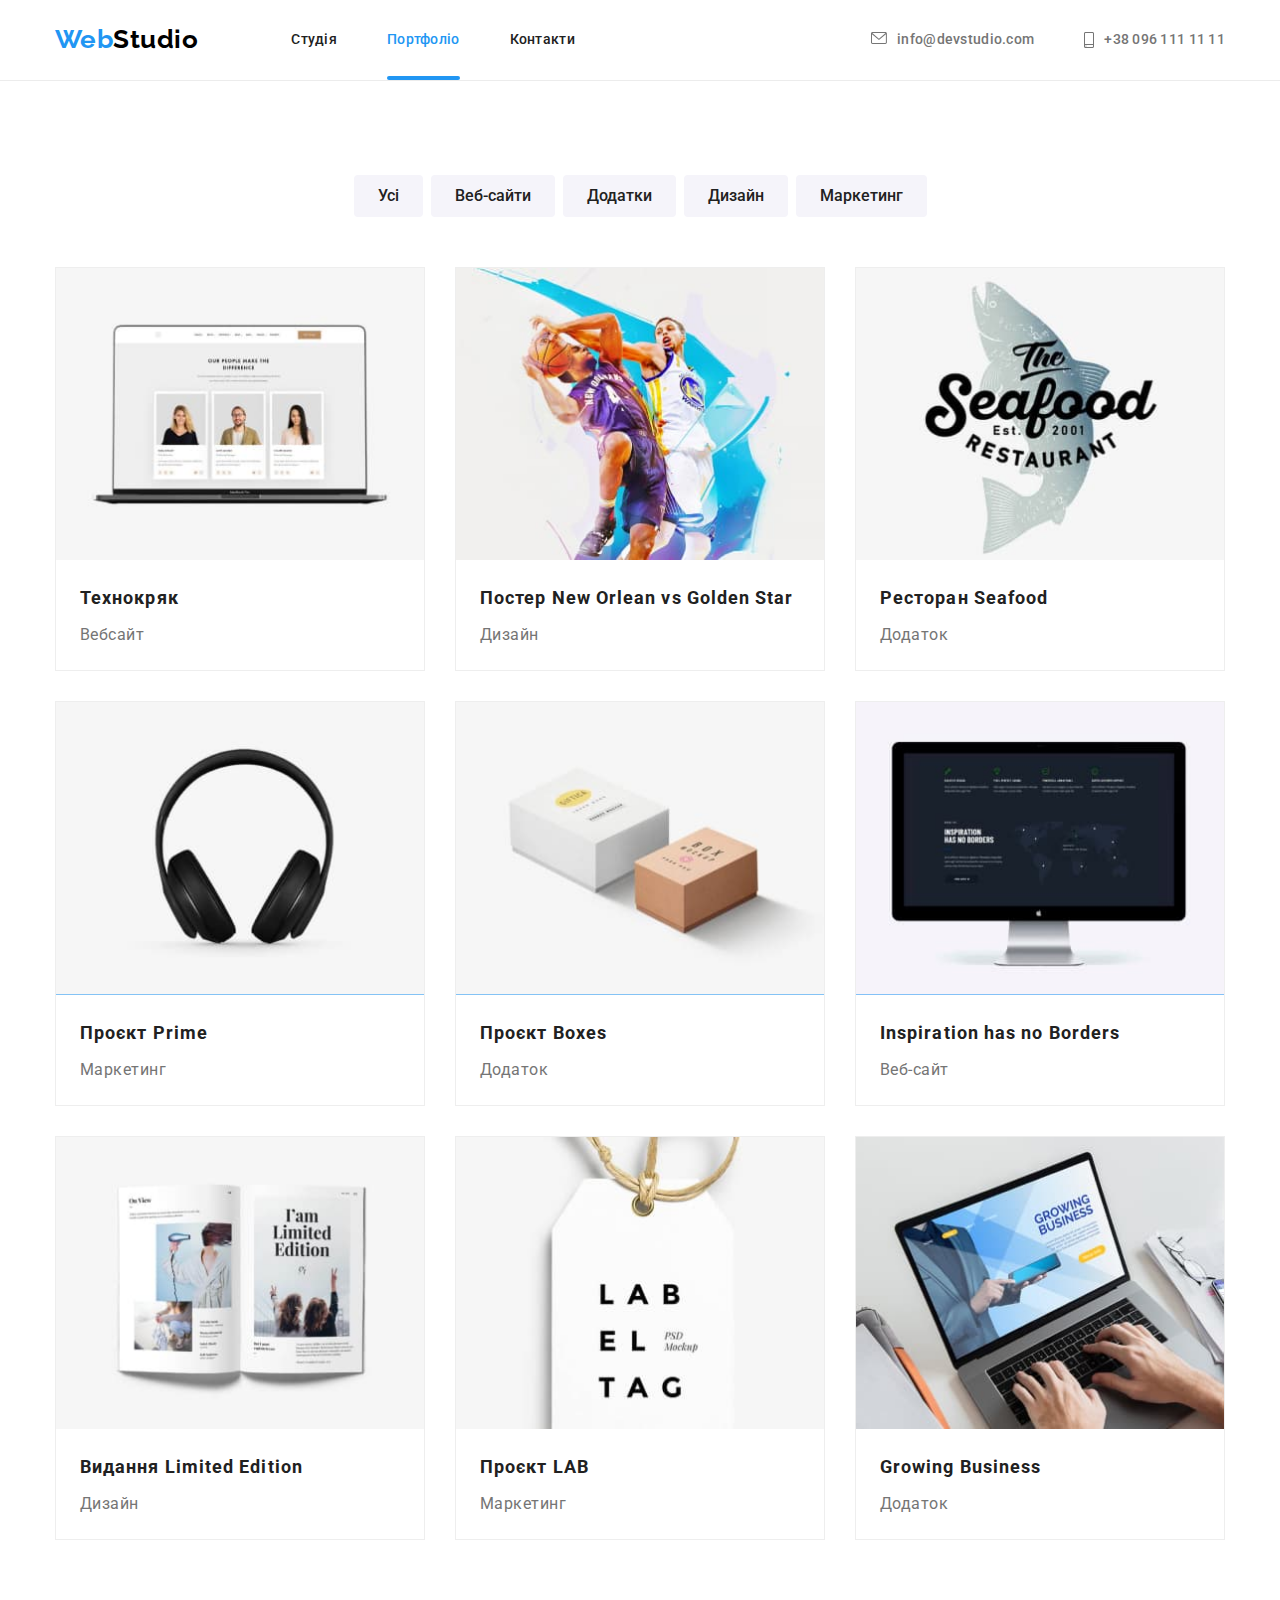
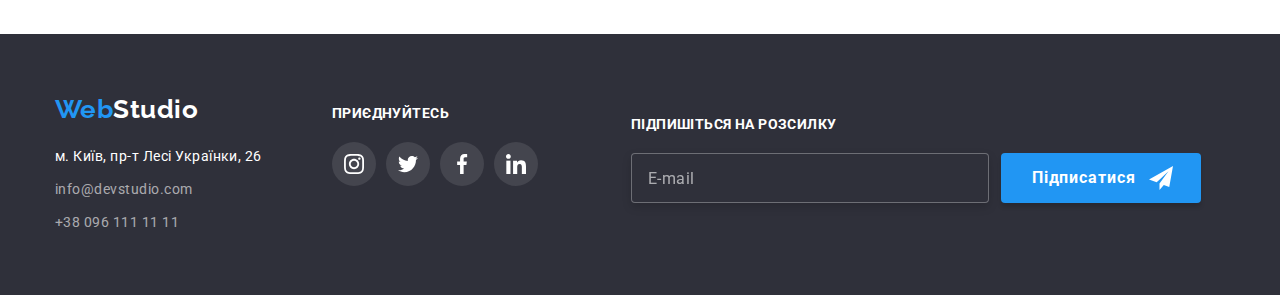
==== portfolio.html @ 409876ef "Clone HW06" ====
<!DOCTYPE html>
<html lang="uk">
  <head>
    <meta charset="UTF-8" />
    <meta http-equiv="X-UA-Compatible" content="IE=edge" />
    <meta name="viewport" content="width=device-width, initial-scale=1.0" />
    <title>Portfolio</title>
    <link rel="stylesheet" href="./css/modern-normalize.css" />
    <link rel="stylesheet" href="./css/styles.css" />
    <link rel="preconnect" href="https://fonts.googleapis.com" />
    <link rel="preconnect" href="https://fonts.gstatic.com" crossorigin />
    <link
      href="https://fonts.googleapis.com/css2?family=Raleway:wght@700&family=Roboto:wght@400;500;700;900&display=swap"
      rel="stylesheet"
    />
  </head>
  <body>
    <header class="page-header">
      <div class="container">
        <div class="header-menu">
          <!-- navigation menu -->
          <nav class="nav-menu">
            <a class="logo link" href="./index.html"><span class="logo-web">Web</span>Studio</a>
            <ul class="site-nav list">
              <li class="item"><a class="link" href="./index.html">Студія</a></li>
              <li class="item"><a class="link current" href="./portfolio.html">Портфоліо</a></li>
              <li class="item"><a class="link" href="#">Контакти</a></li>
            </ul>
          </nav>
          <!-- header contacts -->
          <ul class="head-contact list">
            <li class="item">
              <a class="link" href="mailto:info@devstudio.com">
                <svg class="icon" width="16" height="12">
                  <use href="./images/icons.svg#icon-envelope"></use>
                </svg>
                info@devstudio.com</a
              >
            </li>
            <li class="item">
              <a class="link" href="tel:00380961111111">
                <svg class="icon" width="10" height="16">
                  <use href="./images/icons.svg#icon-smartphone"></use>
                </svg>
                +38 096 111 11 11</a
              >
            </li>
          </ul>
        </div>
      </div>
    </header>
    <main>
      <section class="section portfolio">
        <div class="container">
          <div class="portfolio-container">
            <h1 class="visually-hidden">Portfolio Filter Buttons</h1>
            <ul class="list filter-menu">
              <li>
                <button class="filter" type="button">Усі</button>
              </li>
              <li>
                <button class="filter" type="button">Веб-сайти</button>
              </li>
              <li>
                <button class="filter" type="button">Додатки</button>
              </li>
              <li>
                <button class="filter" type="button">Дизайн</button>
              </li>
              <li>
                <button class="filter" type="button">Маркетинг</button>
              </li>
            </ul>
            <h1 class="visually-hidden">Portfolio cards</h1>
            <ul class="list portfolio">
              <li class="cards">
                <a class="link" href="#">
                  <div class="portfolio-card">
                    <img
                      class="portfolio-img"
                      src="./images/technokryak.jpg"
                      alt="Сторінка Технокряк на макбук"
                      width="370"
                    />
                    <p class="card-description">
                      Ресурс пропонує комплексні пропозиції з різним рівнем функціоналу та сервісів.
                      Все це дозволить відвідувачу отримати вичерпні відомості про компанію чи
                      приватну особу.
                    </p>
                  </div>

                  <div class="cards-text">
                    <h2 class="title">Технокряк</h2>
                    <p class="category">Вебсайт</p>
                  </div>
                </a>
              </li>
              <li class="cards">
                <a class="link" href="#">
                  <div class="portfolio-card">
                    <img
                      class="portfolio-img"
                      src="./images/poster-new-orlean-golden-star.jpg"
                      alt="Постер баскетбол Нью Орлеан та Голден Стар"
                      width="370"
                    />
                    <p class="card-description">
                      Ресурс пропонує комплексні пропозиції з різним рівнем функціоналу та сервісів.
                      Все це дозволить відвідувачу отримати вичерпні відомості про компанію чи
                      приватну особу.
                    </p>
                  </div>
                  <div class="cards-text">
                    <h2 class="title">Постер New Orlean vs Golden Star</h2>
                    <p class="category">Дизайн</p>
                  </div>
                </a>
              </li>
              <li class="cards">
                <a class="link" href="#">
                  <div class="portfolio-card">
                    <img
                      class="portfolio-img"
                      src="./images/seafood-restaurant.jpg"
                      alt="Сіфуд ресторан лого"
                      width="370"
                    />
                    <p class="card-description">
                      Ресурс пропонує комплексні пропозиції з різним рівнем функціоналу та сервісів.
                      Все це дозволить відвідувачу отримати вичерпні відомості про компанію чи
                      приватну особу.
                    </p>
                  </div>
                  <div class="cards-text">
                    <h2 class="title">Ресторан Seafood</h2>
                    <p class="category">Додаток</p>
                  </div>
                </a>
              </li>
              <li class="cards">
                <a class="link" href="#">
                  <div class="portfolio-card">
                    <img
                      class="portfolio-img"
                      src="./images/project-prime.jpg"
                      alt="Навушники"
                      width="370"
                    />
                    <p class="card-description">
                      Ресурс пропонує комплексні пропозиції з різним рівнем функціоналу та сервісів.
                      Все це дозволить відвідувачу отримати вичерпні відомості про компанію чи
                      приватну особу.
                    </p>
                  </div>
                  <div class="cards-text">
                    <h2 class="title">Проєкт Prime</h2>
                    <p class="category">Маркетинг</p>
                  </div>
                </a>
              </li>
              <li class="cards">
                <a class="link" href="#">
                  <div class="portfolio-card">
                    <img
                      class="portfolio-img"
                      src="./images/project-boxes.jpg"
                      alt="Дві коробки"
                      width="370"
                    />
                    <p class="card-description">
                      Ресурс пропонує комплексні пропозиції з різним рівнем функціоналу та сервісів.
                      Все це дозволить відвідувачу отримати вичерпні відомості про компанію чи
                      приватну особу.
                    </p>
                  </div>
                  <div class="cards-text">
                    <h2 class="title">Проєкт Boxes</h2>
                    <p class="category">Додаток</p>
                  </div>
                </a>
              </li>
              <li class="cards">
                <a class="link" href="#">
                  <div class="portfolio-card">
                    <img
                      class="portfolio-img"
                      src="./images/inspiration-no-borders.jpg"
                      alt="Сторінка Інспірейшн на моніторі"
                      width="370"
                    />
                    <p class="card-description">
                      Ресурс пропонує комплексні пропозиції з різним рівнем функціоналу та сервісів.
                      Все це дозволить відвідувачу отримати вичерпні відомості про компанію чи
                      приватну особу.
                    </p>
                  </div>
                  <div class="cards-text">
                    <h2 class="title">Inspiration has no Borders</h2>
                    <p class="category">Веб-сайт</p>
                  </div>
                </a>
              </li>
              <li class="cards">
                <a class="link" href="#">
                  <div class="portfolio-card">
                    <img
                      class="portfolio-img"
                      src="./images/limited-edition.jpg"
                      alt="Відкритий журнал моди"
                      width="370"
                    />
                    <p class="card-description">
                      Ресурс пропонує комплексні пропозиції з різним рівнем функціоналу та сервісів.
                      Все це дозволить відвідувачу отримати вичерпні відомості про компанію чи
                      приватну особу.
                    </p>
                  </div>
                  <div class="cards-text">
                    <h2 class="title">Видання Limited Edition</h2>
                    <p class="category">Дизайн</p>
                  </div>
                </a>
              </li>
              <li class="cards">
                <a class="link" href="#">
                  <div class="portfolio-card">
                    <img
                      class="portfolio-img"
                      src="./images/project-lab.jpg"
                      alt="Лєйбла"
                      width="370"
                    />
                    <p class="card-description">
                      Ресурс пропонує комплексні пропозиції з різним рівнем функціоналу та сервісів.
                      Все це дозволить відвідувачу отримати вичерпні відомості про компанію чи
                      приватну особу.
                    </p>
                  </div>
                  <div class="cards-text">
                    <h2 class="title">Проєкт LAB</h2>
                    <p class="category">Маркетинг</p>
                  </div>
                </a>
              </li>
              <li class="cards">
                <a class="link" href="#">
                  <div class="portfolio-card">
                    <img
                      class="portfolio-img"
                      src="./images/growing-business.jpg"
                      alt="Робота на ноутбукі"
                      width="370"
                    />
                    <p class="card-description">
                      Ресурс пропонує комплексні пропозиції з різним рівнем функціоналу та сервісів.
                      Все це дозволить відвідувачу отримати вичерпні відомості про компанію чи
                      приватну особу.
                    </p>
                  </div>
                  <div class="cards-text">
                    <h2 class="title">Growing Business</h2>
                    <p class="category">Додаток</p>
                  </div>
                </a>
              </li>
            </ul>
          </div>
        </div>
      </section>
    </main>

    <!-- page footer -->
    <footer class="footer">
      <div class="container">
        <div class="footer-container">
          <div class="first-column">
            <div class="logo-footer">
              <a class="logo footer link" href="./index.html"
                ><span class="logo-web">Web</span>Studio</a
              >
            </div>
            <div class="address-content">
              <address>
                <ul class="list">
                  <li class="address-line">
                    <a
                      class="address link"
                      href="https://goo.gl/maps/J4j9FRFDDXwHHrxk6"
                      target="_blank"
                      rel="noopener noreferrer nofollow"
                      >м. Київ, пр-т Лесі Українки, 26</a
                    >
                  </li>
                  <li class="address-line">
                    <a class="contact link" href="mailto:info@devstudio.com">info@devstudio.com</a>
                  </li>
                  <li class="address-line">
                    <a class="contact link" href="tel:00380961111111">+38 096 111 11 11</a>
                  </li>
                </ul>
              </address>
            </div>
          </div>

          <div class="second-column">
            <h3 class="title">Приєднуйтесь</h3>
            <ul class="social-footer list">
              <li class="item">
                <a class="link" href="#" aria-label="Instagram">
                  <span class="visually-hidden">інстаграм</span>
                  <svg class="social-icon">
                    <use href="./images/icons.svg#icon-instagram"></use>
                  </svg>
                </a>
              </li>
              <li class="item">
                <a class="link" href="#" aria-label="Twitter">
                  <span class="visually-hidden">твіттер</span>
                  <svg class="social-icon">
                    <use href="./images/icons.svg#icon-twitter"></use>
                  </svg>
                </a>
              </li>
              <li class="item">
                <a class="link" href="#" aria-label="Facebook">
                  <span class="visually-hidden">фейсбук</span>
                  <svg class="social-icon">
                    <use href="./images/icons.svg#icon-facebook"></use>
                  </svg>
                </a>
              </li>
              <li class="item">
                <a class="link" href="#" aria-label="Linkedin">
                  <span class="visually-hidden">лінкедін</span>
                  <svg class="social-icon">
                    <use href="./images/icons.svg#icon-linkedin"></use>
                  </svg>
                </a>
              </li>
            </ul>
          </div>

          <form class="subscribe-form">
            <label class="subscribe-label" for="subscribe-mail">Підпишіться на розсилку</label>
            <input
              class="subscribe-field"
              type="email"
              name="subscribe-mail"
              id="subscribe-mail"
              placeholder="E-mail"
            />
            <button class="btn subscribe" type="submit">
              Підписатися
              <svg class="send-icon">
                <use href="./images/icons.svg#icon-send"></use>
              </svg>
            </button>
          </form>
        </div>
      </div>
    </footer>
  </body>
</html>
---- css/styles.css ----
/* site common styles */
:root {
  --primary-text-color: #757575;
  --title-text-color: #212121;
  --accent-color: #2196f3;
  --primary-white-color: #ffffff;
  --footer-contact-text-color: rgba(255, 255, 255, 0.6);
  --primary-bcg-color: #f5f5f5;
  --secondary-bcg-color: #f5f4fa;
  --footer-bcg-color: #2f303a;
  --hero-bg-color: #c4c4c4;
  --social-icon-color: #afb1b8;
}
body {
  background-color: var(--primary-white-color);
  color: var(--primary-text-color);
  font-family: 'Roboto', sans-serif;
  letter-spacing: 0.03em;
}
.list {
  list-style: none;
  padding: 0;
  margin: 0;
}
.link {
  text-decoration: none;
}

img {
  display: block;
  max-width: 100%;
  height: auto;
}

h1,
h2,
h3,
h4,
h5,
h6,
p {
  margin: 0;
  padding: 0;
}

.visually-hidden {
  position: absolute;
  white-space: nowrap;
  width: 1px;
  height: 1px;
  overflow: hidden;
  border: 0;
  padding: 0;
  clip: rect(0 0 0 0);
  clip-path: inset(50%);
  margin: -1px;
}

.container {
  margin: 0 auto;
  width: 1200px;
  padding-left: 15px;
  padding-right: 15px;
  /* outline: 1px solid orange; */
}

/* header styles */
.page-header {
  background-color: var(--primary-white-color);
  border-bottom: 1px solid #ececec;
}

.header-menu {
  display: flex;
  align-items: center;
  justify-content: space-between;
}
/* logo styles */
.logo-web {
  color: var(--accent-color);
}
.logo {
  color: #000000;
  font-family: 'Raleway', sans-serif;
  font-weight: 700;
  font-size: 26px;
  line-height: 1.19;
}
.footer .logo {
  color: var(--primary-white-color);
}

/* nav menu styles */
.nav-menu {
  display: flex;
  align-items: center;
}

.site-nav {
  display: flex;
  margin-left: 93px;
}
.site-nav .item:not(:last-child) {
  margin-right: 50px;
}
.site-nav .link {
  position: relative;

  display: block;
  padding-top: 32px;
  padding-bottom: 32px;

  color: var(--title-text-color);
  font-weight: 500;
  font-size: 14px;
  line-height: 1.14;
  letter-spacing: 0.02em;

  transition-property: color;
  transition-duration: 250ms;
  transition-timing-function: cubic-bezier(0.4, 0, 0.2, 1);

}
.site-nav .link:hover,
.site-nav .link:focus {
  color: var(--accent-color);
}
.site-nav .link.current {
  color: var(--accent-color);
}

.site-nav .link.current::after {
  content: '';
  position: absolute;
  bottom: 0;
  left: 0;
  width: 100%;
  height: 4px;
  background: var(--accent-color);
  border-radius: 2px;
}

.logo.link {
  display: block;
  padding-top: 24px;
  padding-bottom: 25px;
}

/* header contact styles */
.head-contact {
  display: flex;
  align-items: center;
  margin-left: auto;
}
.head-contact .item + .item {
  margin-left: 50px;
}

.head-contact .link {
  display: flex;
  padding-top: 32px;
  padding-bottom: 32px;

  color: var(--primary-text-color);
  font-weight: 500;
  font-size: 14px;
  line-height: 1.14;
  letter-spacing: 0.02em;

  transition-property: color;
  transition-duration: 250ms;
  transition-timing-function: cubic-bezier(0.4, 0, 0.2, 1);
}
.head-contact .link:hover,
.head-contact .link:focus {
  color: var(--accent-color);
}

.head-contact .icon {
  margin-right: 10px;
  fill: currentColor;
}

/* hero styles */
.hero {
  padding-top: 200px;
  padding-bottom: 200px;
  max-width: 1600px;
  height: 600px;
  margin-left: auto;
  margin-right: auto;
  background-image: linear-gradient(to right, rgba(47, 48, 58, 0.4), rgba(47, 48, 58, 0.4)),
    url('../images/hero-image.jpg');
  background-repeat: no-repeat;
  background-position: center;
  background-size: cover;

  background-color: var(--hero-bg-color);
  text-align: center;
}
.hero-title {
  max-width: 696px;
  margin-top: 0;
  margin-bottom: 30px;
  margin-left: auto;
  margin-right: auto;

  color: var(--primary-white-color);
  font-weight: 900;
  font-size: 44px;
  line-height: 1.36;
  letter-spacing: 0.06em;
  text-transform: uppercase;
  text-align: center;
}

/* button styles */
.btn {
  border-radius: 4px;
  padding: 10px 32px;
  min-width: 216px;

  color: var(--primary-white-color);
  background-color: var(--accent-color);
  border: none;
  font-family: inherit;
  font-weight: 700;
  font-size: 16px;
  line-height: 1.87;
  letter-spacing: 0.06em;
  cursor: pointer;
  display: inline-block;
  text-align: center;
  box-shadow: 0px 4px 4px rgba(0, 0, 0, 0.15);

  transition: color 250ms cubic-bezier(0.4, 0, 0.2, 1), background-color 250ms cubic-bezier(0.4, 0, 0.2, 1);
}

.btn:hover,
.btn:focus {
  color: var(--primary-white-color);
  background-color: #188ce8;
}

/* sections common styles */
.section-title {
  color: var(--title-text-color);
  font-weight: 700;
  font-size: 36px;
  line-height: 1.17;
  text-align: center;
  margin-top: 0;
  margin-bottom: 50px;
}

/* features section styles */
.section.features {
  padding-top: 94px;
  padding-bottom: 94px;
}

.features-image {
  display: flex;
  width: 270px;
  height: 120px;
  background-color: var(--secondary-bcg-color);
  align-items: center;
  justify-content: center;
  margin-bottom: 30px;
  border-radius: 4px;
}

.features-icon {
  width: 70px;
  height: 70px;
}

/* .features-item::before {
  content: '';
  display: block;
  height: 120px;
  background-size: 70px;
  background-repeat: no-repeat;
  background-position: center;
  background-color: var(--secondary-bcg-color);
  border-radius: 4px;
  margin-bottom: 30px;
}

.icon-antenna::before {
  background-image: url(../images/antenna.svg);
}

.icon-clock::before {
  background-image: url(../images/clock.svg);
}

.icon-diagram::before {
  background-image: url(../images/diagram.svg);
}

.icon-astronaut::before {
  background-image: url(../images/astronaut.svg);
} */

.features-list {
  display: flex;
  gap: 30px;
}

.features-list .title {
  color: var(--title-text-color);
  font-weight: 700;
  font-size: 14px;
  line-height: 1.14;
  text-transform: uppercase;
  margin-top: 0;
  margin-bottom: 10px;
  width: 270px;
}
.features-list .list-text {
  font-size: 14px;
  line-height: 1.71;
  margin-top: 0;
  margin-bottom: 0;
  width: 270px;
}

/* activity section styles */
.section.activity {
  padding-bottom: 94px;
}

.activity-list {
  display: flex;
  gap: 30px;
}

.activity-item {
  position: relative;
}

.activity-description {
  position: absolute;
  left: 0;
  bottom: 0;

  width: 100%;
  height: 70px;
  background: rgba(47, 48, 58, 0.8);

  font-weight: 700;
  font-size: 14px;
  line-height: 16px;
  text-align: center;
  letter-spacing: 0.03em;
  text-transform: uppercase;

  padding-top: 27px;
  padding-bottom: 27px;
  
  color: var(--primary-white-color);
}

/* team section styles */
.section.team {
  padding-top: 94px;
  padding-bottom: 94px;
  background-color: var(--secondary-bcg-color);
}

.team-member {
  background-color: var(--primary-white-color);
  box-shadow: 0px 1px 3px rgba(0, 0, 0, 0.12), 0px 1px 1px rgba(0, 0, 0, 0.14),
    0px 2px 1px rgba(0, 0, 0, 0.2);
  border-radius: 0px 0px 4px 4px;
}

.team-list {
  display: flex;
  justify-content: center;
  gap: 30px;
}

.name-title {
  padding-top: 30px;
  padding-bottom: 30px;
  text-align: center;
}

.team-list .title {
  margin-bottom: 10px;
  color: var(--title-text-color);
  font-weight: 500;
  font-size: 16px;
  line-height: 1.19;
  letter-spacing: 0.03em;
}
.team-list .list-text {
  font-size: 16px;
  line-height: 1.19;
  text-align: center;
  margin-bottom: 16px;
}

.team-member .social {
  display: flex;
  padding-left: 32px;
  padding-right: 32px;
}

.team-member .social {
  display: flex;
  gap: 10px;
}

.social .link {
  display: flex;
  width: 44px;
  height: 44px;
  align-items: center;
  justify-content: center;
  color: var(--social-icon-color);
  border-radius: 50%;

transition: color 250ms cubic-bezier(0.4, 0, 0.2, 1), background-color 250ms cubic-bezier(0.4, 0, 0.2, 1);
}

.social .link:hover,
.social .link:focus {
  background-color: var(--accent-color);
  color: var(--primary-white-color);
}

.social-icon {
  width: 20px;
  height: 20px;
  fill: currentColor;
}

/* clients sections styles */
.section.clients {
  padding-top: 94px;
  padding-bottom: 94px;
}

.clients-list {
  display: flex;
  gap: 30px;
}

.client-item .link {
  display: flex;
  width: 170px;
  height: 92px;
  border: 1px solid var(--social-icon-color);
  border-radius: 4px;
  align-items: center;
  justify-content: center;
  cursor: pointer;
  color: var(--social-icon-color);

transition: color 250ms cubic-bezier(0.4, 0, 0.2, 1), border-color 250ms cubic-bezier(0.4, 0, 0.2, 1);
}

.client-item .link:hover,
.client-item .link:focus {
  border-color: var(--accent-color);
  color: var(--accent-color);
}

.client-item .icon {
  width: 106px;
  height: 60px;
  fill: currentColor;
}

/* footer styles */
.footer {
  padding-top: 60px;
  padding-bottom: 60px;
  background-color: var(--footer-bcg-color);
}

.footer-container {
  display: flex;
}

.logo.footer {
  padding-top: 0;
  padding-bottom: 0;
}

.address-content {
  padding-top: 20px;
}

.address-line {
  margin-bottom: 9px;
}
.address-line:last-child {
  margin-bottom: 0;
}

.address {
  color: var(--primary-white-color);
  font-style: normal;
  font-size: 14px;
  line-height: 1.71;
}
.contact {
  color: var(--footer-contact-text-color);
  font-style: normal;
  font-size: 14px;
  line-height: 1.71;

transition: color 250ms cubic-bezier(0.4, 0, 0.2, 1);
}

.contact:hover,
.contact:focus {
  color: var(--accent-color);
}

.second-column {
  padding-top: 12px;
  padding-left: 70px;
  margin-right: 93px;
}

.second-column .title {
  font-weight: 700;
  font-size: 14px;
  line-height: 1.14;
  letter-spacing: 0.03em;
  text-transform: uppercase;
  color: var(--primary-white-color);
  margin-bottom: 20px;
}

.social-footer {
  display: flex;
  gap: 10px;
}

.social-footer .social-icon {
  width: 20px;
  height: 20px;
  fill: currentColor;
}

.social-footer .link {
  display: flex;
  width: 44px;
  height: 44px;
  align-items: center;
  justify-content: center;
  border-radius: 50%;
  background-color: rgba(255, 255, 255, 0.1);
  color: var(--primary-white-color);

  transition: background-color 250ms cubic-bezier(0.4, 0, 0.2, 1);
}

.social-footer .link:hover,
.social-footer .link:focus {
  background-color: var(--accent-color);
}


/* Subscribe Form */



.btn.send-form {
  padding: 10px 52px;
  min-width: 200px;
}

.btn.subscribe {
  position: absolute;
  min-width: 200px;
  min-height: 50px;
  padding: 10px 62px 10px 28px;

  font-weight: 700;
  font-size: 16px;
  line-height: 1.87;
}

.send-icon {
  position: absolute;
  top: 13px;
  right: 28px;
  width: 24px;
  height: 24px;
  fill: var(--primary-white-color);
}

.subscribe-label {
  display: block;
  font-weight: 700;
  font-size: 14px;
  line-height: 1.14;
  letter-spacing: 0.03em;
  text-transform: uppercase;
  color: var(--primary-white-color);
  margin-bottom: 20px;
  padding-top: 23px;
}

.subscribe-field {
  width: 358px;
  height: 50px;
  border: 1px solid rgba(255, 255, 255, 0.3);
  filter: drop-shadow(0px 4px 4px rgba(0, 0, 0, 0.15));
  border-radius: 4px;
  outline: none;
  padding: 15px 16px;
  margin-right: 12px;
  background-color: var(--footer-bcg-color);
  color: var(--primary-white-color);
}

.subscribe-field::placeholder {
  font-weight: 400;
  font-size: 16px;
  line-height: 1.25;
  letter-spacing: 0.03em;
  color: rgba(255, 255, 255, 0.6);
}


/* portfolio page styles */

.section.portfolio {
  padding-top: 94px;
  padding-bottom: 94px;

  background-color: var(--primary-white-color);
}

.list.portfolio {
  display: flex;
  flex-wrap: wrap;
}

.filter-menu {
  display: flex;
  margin-bottom: 50px;
  gap: 8px;
  justify-content: center;
}

.filter {
  display: inline-block;
  text-align: center;
  border-radius: 4px;
  padding: 6px 22px;

  color: var(--title-text-color);
  background-color: var(--secondary-bcg-color);
  border-color: transparent;
  font-family: inherit;
  font-weight: 500;
  font-size: 16px;
  line-height: 1.62;
  text-align: center;
  cursor: pointer;

  transition: color 250ms cubic-bezier(0.4, 0, 0.2, 1), 
  background-color 250ms cubic-bezier(0.4, 0, 0.2, 1), 
  box-shadow 250ms cubic-bezier(0.4, 0, 0.2, 1);
}

.filter:hover,
.filter:focus {
  color: var(--primary-white-color);
  background-color: var(--accent-color);
  box-shadow: 0px 3px 1px rgba(0, 0, 0, 0.1), 0px 1px 2px rgba(0, 0, 0, 0.08), 0px 2px 2px rgba(0, 0, 0, 0.12);
}

.cards-text {
  padding: 20px 24px;
}

.cards .title {
  min-width: 322px;
  margin-bottom: 4px;

  color: var(--title-text-color);
  font-weight: 700;
  font-size: 18px;
  line-height: 2;
  letter-spacing: 0.06em;
}

.cards .category {
  min-width: 322px;

  color: var(--primary-text-color);
  font-weight: 400;
  font-size: 16px;
  line-height: 1.88;
}

.cards {
  background-color: var(--primary-white-color);
  width: 370px;
  margin-right: 30px;
  margin-bottom: 30px;
  border: 1px solid #eeeeee;

  transition: box-shadow 250ms cubic-bezier(0.4, 0, 0.2, 1);
}

.cards:hover,
.cards:focus {
  box-shadow: 0px 1px 1px rgba(0, 0, 0, 0.12), 0px 4px 4px rgba(0, 0, 0, 0.06),
    1px 4px 6px rgba(0, 0, 0, 0.16);
}

.cards:nth-child(3n) {
  margin-right: 0;
}

.cards:nth-last-child(-n + 3) {
  margin-bottom: 0;
}

.portfolio-card {
  position: relative;
  overflow: hidden;
}

.card-description {
  position: absolute;
  top: 0;
  left: 0;
  transform: translateY(100%);
  
  width: 100%;
  height: 100%;
  padding: 64px 24px;
   
    font-weight: 400;
    font-size: 18px;
    line-height: 1.56;
    letter-spacing: 0.03em;
    color: var(--primary-white-color);
    background-color: rgba(33, 150, 243, 0.9);

    transition: transform 250ms cubic-bezier(0.4, 0, 0.2, 1);
}

.cards:hover .card-description,
.cards:focus .card-description {
transform: translateY(0);

}

/* Modal */

.backdrop {
  position: fixed;
  top: 0;
  left: 0;
  width: 100%;  
  height: 100%;
  background-color: rgba(0, 0, 0, 0.2);
  
  opacity: 1;
  transition: opacity 250ms cubic-bezier(0.4, 0, 0.2, 1), visibility 250ms cubic-bezier(0.4, 0, 0.2, 1);
}

.backdrop.is-hidden {
  opacity: 0;
  visibility: hidden;
  pointer-events: none;
}

.backdrop.is-hidden .modal {
  transform: translate(-50%, -50%) scale(1.1);
}
 
.modal {
  position: absolute;
  display: flex;
  top: 50%;
  left: 50%;
  transform: translate(-50%, -50%) scale(1);

  width: 528px;
  height: 581px;
  background-color: var(--primary-white-color);
  box-shadow: 0px 1px 3px rgba(0, 0, 0, 0.12), 
  0px 1px 1px rgba(0, 0, 0, 0.14), 
  0px 2px 1px rgba(0, 0, 0, 0.2);
  border-radius: 4px;

  transition: transform 250ms cubic-bezier(0.4, 0, 0.2, 1);
}



/* close button styles */
.close-btn {
  position: absolute;
  top: 8px;
  right: 8px;
  display: flex;
  width: 30px;
  height: 30px;
  align-items: center;
  justify-content: center;
  border-radius: 50%;

  background: var(--primary-white-color);
  border: 1px solid rgba(0, 0, 0, 0.1);
  cursor: pointer;


}

.close-btn-icon {
  width: 18px;
  height: 18px;
  color: currentColor;

  transition: fill 250ms cubic-bezier(0.4, 0, 0.2, 1);
}

.close-btn:hover .close-btn-icon {
fill: var(--accent-color);
}



.request-form {
  display: flex;
  flex-direction: column;
  justify-content: center;
  align-items: center;
  width: 528px;
  height: 581px;
  padding: 40px;
}

.form-title {
    font-weight: 700;
    font-size: 20px;
    line-height: 1.15;
    text-align: center;
    letter-spacing: 0.03em;

    color: var(--title-text-color);
    margin-bottom: 12px;
}

.form-label {
  margin-bottom: 4px;
  font-weight: 400;
  font-size: 12px;
  line-height: 1.16;
  letter-spacing: 0.01em;
  color: var(--primary-text-color);
}

.form-field {
  /* outline: 1px solid blue; */
  position: relative;
  display: flex;
  flex-direction: column;
margin-bottom: 10px;
}

.form-field.comment {
  margin-bottom: 20px;
}

.form-icon {
  position: absolute;
  display: block;
  width: 18px;
  height: 18px;
  left: 12px;
bottom: 11px;
color: currentColor;

transition: fill 250ms cubic-bezier(0.4, 0, 0.2, 1);
}

.form-input {
  margin: 0;
  width: 448px;
  height: 40px;
  padding: 12px 12px 12px 42px;
  border: 1px solid rgba(33, 33, 33, 0.2);
  border-radius: 4px;
  outline: none;

  transition: border-color 250ms cubic-bezier(0.4, 0, 0.2, 1);
}

.form-input.comment {
  resize: none;
  width: 448px;
  height: 120px;
  padding: 12px 16px;
}

.form-input:hover,
.form-input:focus {
  cursor: pointer;
}

.form-input:focus,
.form-input:focus ~ .form-icon {
  fill: var(--accent-color);
  border-color: var(--accent-color);
}

.form-input::placeholder {
  font-weight: 400;
  font-size: 12px;
  line-height: 1.16;
  letter-spacing: 0.01em;
  color: rgba(117, 117, 117, 0.5);
}

.policy {
  position: relative;
  margin-bottom: 30px;
  display: flex;
  justify-content: center;
  align-items: center;
  color: var(--primary-text-color);
  font-weight: 400;
  font-size: 14px;
  line-height: 1.71;
  letter-spacing: 0.03em;
  cursor: pointer;
}

.policy-terms {
  color: var(--accent-color);
}

/* hide original checkbox */
.checkbox {
  -webkit-appearance: none;
  -moz-appearance: none;
  appearance: none;
  position: absolute;
}

/* unchecked checkbox styles */
.icon-checkbox {
  display: flex;
  margin-right: 8px;
  width: 16px;
  height: 15px;
  border-radius: 2px;
  border: solid 2px var(--title-text-color);
    
  transition: border-color 250ms cubic-bezier(0.4, 0, 0.2, 1);
  }

  /* checked checkbox style */
.checkbox:checked + .icon-checkbox {
  background-color: var(--accent-color);
  border-color: var(--accent-color);
  background-image: url(../images/check.svg);
  background-size: contain;
  background-origin: border-box;
  border-color: var(--accent-color);
  }
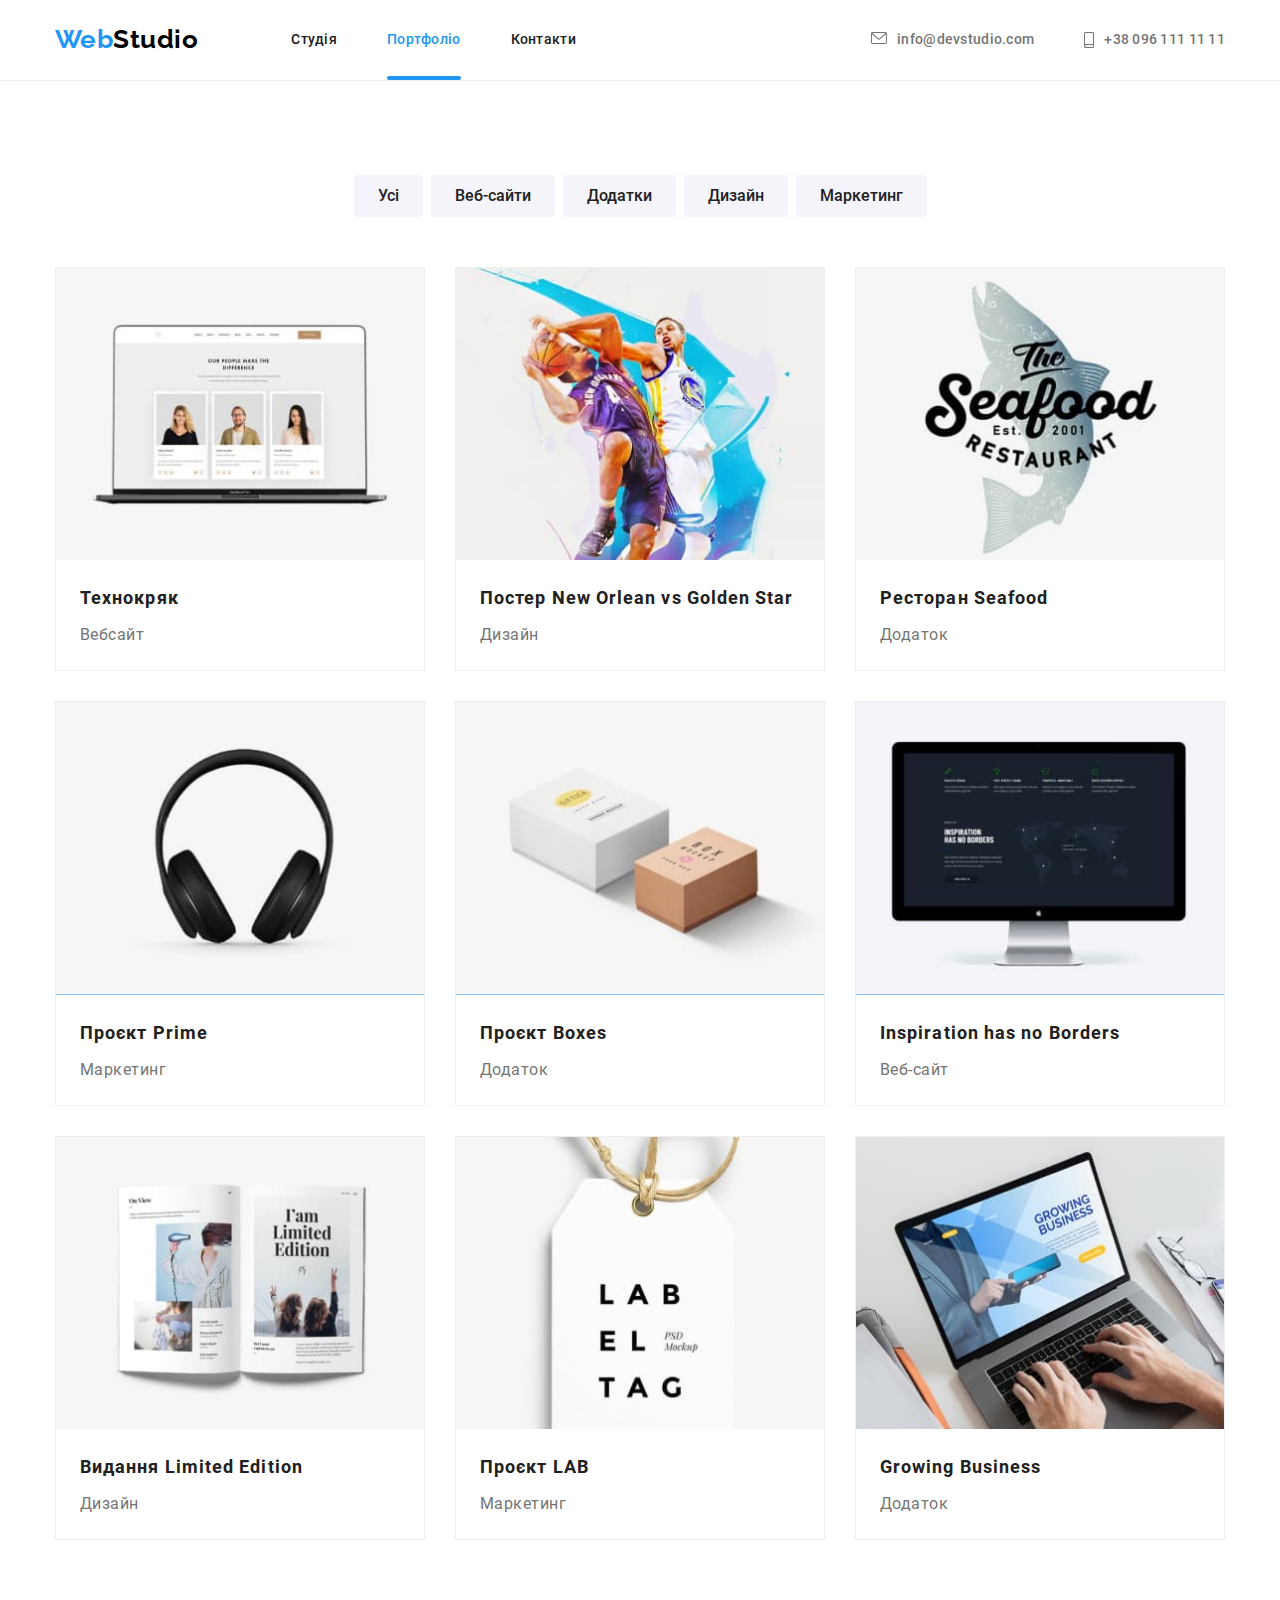
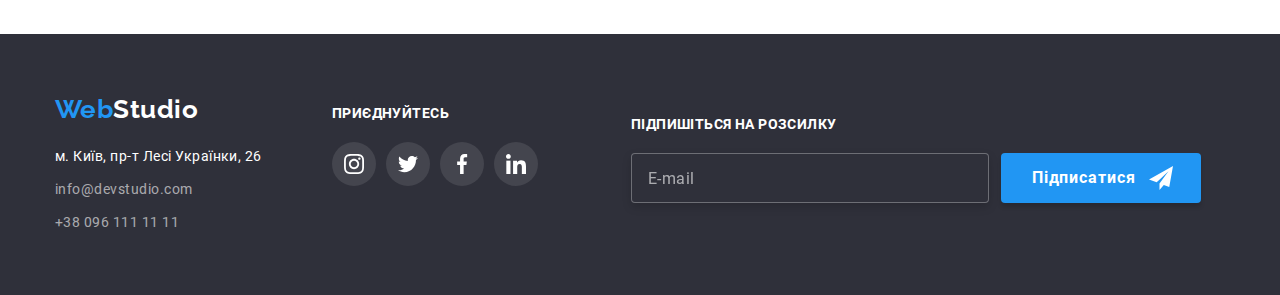
==== commit b9215402: "fonts adding" ====
--- a/portfolio.html
+++ b/portfolio.html
@@ -5,41 +5,45 @@
     <meta http-equiv="X-UA-Compatible" content="IE=edge" />
     <meta name="viewport" content="width=device-width, initial-scale=1.0" />
     <title>Portfolio</title>
-    <link rel="stylesheet" href="./css/modern-normalize.css" />
-    <link rel="stylesheet" href="./css/styles.css" />
-    <link rel="preconnect" href="https://fonts.googleapis.com" />
-    <link rel="preconnect" href="https://fonts.gstatic.com" crossorigin />
-    <link
-      href="https://fonts.googleapis.com/css2?family=Raleway:wght@700&family=Roboto:wght@400;500;700;900&display=swap"
-      rel="stylesheet"
-    />
+    <link rel="stylesheet" href="./css/main.min.css" />
   </head>
   <body>
-    <header class="page-header">
+    <header class="header">
       <div class="container">
-        <div class="header-menu">
+        <div class="header-content">
           <!-- navigation menu -->
-          <nav class="nav-menu">
-            <a class="logo link" href="./index.html"><span class="logo-web">Web</span>Studio</a>
-            <ul class="site-nav list">
-              <li class="item"><a class="link" href="./index.html">Студія</a></li>
-              <li class="item"><a class="link current" href="./portfolio.html">Портфоліо</a></li>
-              <li class="item"><a class="link" href="#">Контакти</a></li>
+
+          <nav class="main-nav">
+            <a class="logo main-nav__logo" href="./index.html">
+              <span class="logo__web">Web</span>Studio</a
+            >
+
+            <ul class="main-nav__list list">
+              <li class="main-nav__item">
+                <a class="main-nav__link" href="./index.html">Студія</a>
+              </li>
+              <li class="main-nav__item">
+                <a class="main-nav__link main-nav__link--current" href="./portfolio.html"
+                  >Портфоліо</a
+                >
+              </li>
+              <li class="main-nav__item"><a class="main-nav__link" href="#">Контакти</a></li>
             </ul>
           </nav>
+
           <!-- header contacts -->
-          <ul class="head-contact list">
-            <li class="item">
-              <a class="link" href="mailto:info@devstudio.com">
-                <svg class="icon" width="16" height="12">
+          <ul class="head-contact">
+            <li class="head-contact__item">
+              <a class="head-contact__link" href="mailto:info@devstudio.com">
+                <svg class="head-contact__icon" width="16" height="12">
                   <use href="./images/icons.svg#icon-envelope"></use>
                 </svg>
                 info@devstudio.com</a
               >
             </li>
-            <li class="item">
-              <a class="link" href="tel:00380961111111">
-                <svg class="icon" width="10" height="16">
+            <li class="head-contact__item">
+              <a class="head-contact__link" href="tel:00380961111111">
+                <svg class="head-contact__icon" width="10" height="16">
                   <use href="./images/icons.svg#icon-smartphone"></use>
                 </svg>
                 +38 096 111 11 11</a
@@ -53,213 +57,213 @@
       <section class="section portfolio">
         <div class="container">
           <div class="portfolio-container">
-            <h1 class="visually-hidden">Portfolio Filter Buttons</h1>
-            <ul class="list filter-menu">
-              <li>
-                <button class="filter" type="button">Усі</button>
-              </li>
-              <li>
-                <button class="filter" type="button">Веб-сайти</button>
-              </li>
-              <li>
-                <button class="filter" type="button">Додатки</button>
-              </li>
-              <li>
-                <button class="filter" type="button">Дизайн</button>
-              </li>
-              <li>
-                <button class="filter" type="button">Маркетинг</button>
+            <h1 class="portfolio__title--hidden">Portfolio Filter Buttons</h1>
+            <ul class="filter-menu">
+              <li>
+                <button class="filter-menu__button" type="button">Усі</button>
+              </li>
+              <li>
+                <button class="filter-menu__button" type="button">Веб-сайти</button>
+              </li>
+              <li>
+                <button class="filter-menu__button" type="button">Додатки</button>
+              </li>
+              <li>
+                <button class="filter-menu__button" type="button">Дизайн</button>
+              </li>
+              <li>
+                <button class="filter-menu__button" type="button">Маркетинг</button>
               </li>
             </ul>
-            <h1 class="visually-hidden">Portfolio cards</h1>
-            <ul class="list portfolio">
-              <li class="cards">
-                <a class="link" href="#">
-                  <div class="portfolio-card">
-                    <img
-                      class="portfolio-img"
+            <h1 class="portfolio__title--hidden">Portfolio cards</h1>
+            <ul class="portfolio-list">
+              <li class="portfolio-card">
+                <a class="portfolio-card__link" href="#">
+                  <div class="portfolio-card__content">
+                    <img
+                      class="portfolio-card__image"
                       src="./images/technokryak.jpg"
                       alt="Сторінка Технокряк на макбук"
                       width="370"
                     />
-                    <p class="card-description">
-                      Ресурс пропонує комплексні пропозиції з різним рівнем функціоналу та сервісів.
-                      Все це дозволить відвідувачу отримати вичерпні відомості про компанію чи
-                      приватну особу.
-                    </p>
-                  </div>
-
-                  <div class="cards-text">
-                    <h2 class="title">Технокряк</h2>
-                    <p class="category">Вебсайт</p>
-                  </div>
-                </a>
-              </li>
-              <li class="cards">
-                <a class="link" href="#">
-                  <div class="portfolio-card">
-                    <img
-                      class="portfolio-img"
+                    <p class="portfolio-card__description">
+                      Ресурс пропонує комплексні пропозиції з різним рівнем функціоналу та сервісів.
+                      Все це дозволить відвідувачу отримати вичерпні відомості про компанію чи
+                      приватну особу.
+                    </p>
+                  </div>
+
+                  <div class="portfolio-card__text">
+                    <h2 class="portfolio-card__title">Технокряк</h2>
+                    <p class="portfolio-card__category">Вебсайт</p>
+                  </div>
+                </a>
+              </li>
+              <li class="portfolio-card">
+                <a class="portfolio-card__link" href="#">
+                  <div class="portfolio-card__content">
+                    <img
+                      class="portfolio-card__image"
                       src="./images/poster-new-orlean-golden-star.jpg"
                       alt="Постер баскетбол Нью Орлеан та Голден Стар"
                       width="370"
                     />
-                    <p class="card-description">
-                      Ресурс пропонує комплексні пропозиції з різним рівнем функціоналу та сервісів.
-                      Все це дозволить відвідувачу отримати вичерпні відомості про компанію чи
-                      приватну особу.
-                    </p>
-                  </div>
-                  <div class="cards-text">
-                    <h2 class="title">Постер New Orlean vs Golden Star</h2>
-                    <p class="category">Дизайн</p>
-                  </div>
-                </a>
-              </li>
-              <li class="cards">
-                <a class="link" href="#">
-                  <div class="portfolio-card">
-                    <img
-                      class="portfolio-img"
+                    <p class="portfolio-card__description">
+                      Ресурс пропонує комплексні пропозиції з різним рівнем функціоналу та сервісів.
+                      Все це дозволить відвідувачу отримати вичерпні відомості про компанію чи
+                      приватну особу.
+                    </p>
+                  </div>
+                  <div class="portfolio-card__text">
+                    <h2 class="portfolio-card__title">Постер New Orlean vs Golden Star</h2>
+                    <p class="portfolio-card__category">Дизайн</p>
+                  </div>
+                </a>
+              </li>
+              <li class="portfolio-card">
+                <a class="portfolio-card__link" href="#">
+                  <div class="portfolio-card__content">
+                    <img
+                      class="portfolio-card__image"
                       src="./images/seafood-restaurant.jpg"
                       alt="Сіфуд ресторан лого"
                       width="370"
                     />
-                    <p class="card-description">
-                      Ресурс пропонує комплексні пропозиції з різним рівнем функціоналу та сервісів.
-                      Все це дозволить відвідувачу отримати вичерпні відомості про компанію чи
-                      приватну особу.
-                    </p>
-                  </div>
-                  <div class="cards-text">
-                    <h2 class="title">Ресторан Seafood</h2>
-                    <p class="category">Додаток</p>
-                  </div>
-                </a>
-              </li>
-              <li class="cards">
-                <a class="link" href="#">
-                  <div class="portfolio-card">
-                    <img
-                      class="portfolio-img"
+                    <p class="portfolio-card__description">
+                      Ресурс пропонує комплексні пропозиції з різним рівнем функціоналу та сервісів.
+                      Все це дозволить відвідувачу отримати вичерпні відомості про компанію чи
+                      приватну особу.
+                    </p>
+                  </div>
+                  <div class="portfolio-card__text">
+                    <h2 class="portfolio-card__title">Ресторан Seafood</h2>
+                    <p class="portfolio-card__category">Додаток</p>
+                  </div>
+                </a>
+              </li>
+              <li class="portfolio-card">
+                <a class="portfolio-card__link" href="#">
+                  <div class="portfolio-card__content">
+                    <img
+                      class="portfolio-card__image"
                       src="./images/project-prime.jpg"
                       alt="Навушники"
                       width="370"
                     />
-                    <p class="card-description">
-                      Ресурс пропонує комплексні пропозиції з різним рівнем функціоналу та сервісів.
-                      Все це дозволить відвідувачу отримати вичерпні відомості про компанію чи
-                      приватну особу.
-                    </p>
-                  </div>
-                  <div class="cards-text">
-                    <h2 class="title">Проєкт Prime</h2>
-                    <p class="category">Маркетинг</p>
-                  </div>
-                </a>
-              </li>
-              <li class="cards">
-                <a class="link" href="#">
-                  <div class="portfolio-card">
-                    <img
-                      class="portfolio-img"
+                    <p class="portfolio-card__description">
+                      Ресурс пропонує комплексні пропозиції з різним рівнем функціоналу та сервісів.
+                      Все це дозволить відвідувачу отримати вичерпні відомості про компанію чи
+                      приватну особу.
+                    </p>
+                  </div>
+                  <div class="portfolio-card__text">
+                    <h2 class="portfolio-card__title">Проєкт Prime</h2>
+                    <p class="portfolio-card__category">Маркетинг</p>
+                  </div>
+                </a>
+              </li>
+              <li class="portfolio-card">
+                <a class="portfolio-card__link" href="#">
+                  <div class="portfolio-card__content">
+                    <img
+                      class="portfolio-card__image"
                       src="./images/project-boxes.jpg"
                       alt="Дві коробки"
                       width="370"
                     />
-                    <p class="card-description">
-                      Ресурс пропонує комплексні пропозиції з різним рівнем функціоналу та сервісів.
-                      Все це дозволить відвідувачу отримати вичерпні відомості про компанію чи
-                      приватну особу.
-                    </p>
-                  </div>
-                  <div class="cards-text">
-                    <h2 class="title">Проєкт Boxes</h2>
-                    <p class="category">Додаток</p>
-                  </div>
-                </a>
-              </li>
-              <li class="cards">
-                <a class="link" href="#">
-                  <div class="portfolio-card">
-                    <img
-                      class="portfolio-img"
+                    <p class="portfolio-card__description">
+                      Ресурс пропонує комплексні пропозиції з різним рівнем функціоналу та сервісів.
+                      Все це дозволить відвідувачу отримати вичерпні відомості про компанію чи
+                      приватну особу.
+                    </p>
+                  </div>
+                  <div class="portfolio-card__text">
+                    <h2 class="portfolio-card__title">Проєкт Boxes</h2>
+                    <p class="portfolio-card__category">Додаток</p>
+                  </div>
+                </a>
+              </li>
+              <li class="portfolio-card">
+                <a class="portfolio-card__link" href="#">
+                  <div class="portfolio-card__content">
+                    <img
+                      class="portfolio-card__image"
                       src="./images/inspiration-no-borders.jpg"
                       alt="Сторінка Інспірейшн на моніторі"
                       width="370"
                     />
-                    <p class="card-description">
-                      Ресурс пропонує комплексні пропозиції з різним рівнем функціоналу та сервісів.
-                      Все це дозволить відвідувачу отримати вичерпні відомості про компанію чи
-                      приватну особу.
-                    </p>
-                  </div>
-                  <div class="cards-text">
-                    <h2 class="title">Inspiration has no Borders</h2>
-                    <p class="category">Веб-сайт</p>
-                  </div>
-                </a>
-              </li>
-              <li class="cards">
-                <a class="link" href="#">
-                  <div class="portfolio-card">
-                    <img
-                      class="portfolio-img"
+                    <p class="portfolio-card__description">
+                      Ресурс пропонує комплексні пропозиції з різним рівнем функціоналу та сервісів.
+                      Все це дозволить відвідувачу отримати вичерпні відомості про компанію чи
+                      приватну особу.
+                    </p>
+                  </div>
+                  <div class="portfolio-card__text">
+                    <h2 class="portfolio-card__title">Inspiration has no Borders</h2>
+                    <p class="portfolio-card__category">Веб-сайт</p>
+                  </div>
+                </a>
+              </li>
+              <li class="portfolio-card">
+                <a class="portfolio-card__link" href="#">
+                  <div class="portfolio-card__content">
+                    <img
+                      class="portfolio-card__image"
                       src="./images/limited-edition.jpg"
                       alt="Відкритий журнал моди"
                       width="370"
                     />
-                    <p class="card-description">
-                      Ресурс пропонує комплексні пропозиції з різним рівнем функціоналу та сервісів.
-                      Все це дозволить відвідувачу отримати вичерпні відомості про компанію чи
-                      приватну особу.
-                    </p>
-                  </div>
-                  <div class="cards-text">
-                    <h2 class="title">Видання Limited Edition</h2>
-                    <p class="category">Дизайн</p>
-                  </div>
-                </a>
-              </li>
-              <li class="cards">
-                <a class="link" href="#">
-                  <div class="portfolio-card">
-                    <img
-                      class="portfolio-img"
+                    <p class="portfolio-card__description">
+                      Ресурс пропонує комплексні пропозиції з різним рівнем функціоналу та сервісів.
+                      Все це дозволить відвідувачу отримати вичерпні відомості про компанію чи
+                      приватну особу.
+                    </p>
+                  </div>
+                  <div class="portfolio-card__text">
+                    <h2 class="portfolio-card__title">Видання Limited Edition</h2>
+                    <p class="portfolio-card__category">Дизайн</p>
+                  </div>
+                </a>
+              </li>
+              <li class="portfolio-card">
+                <a class="portfolio-card__link" href="#">
+                  <div class="portfolio-card__content">
+                    <img
+                      class="portfolio-card__image"
                       src="./images/project-lab.jpg"
                       alt="Лєйбла"
                       width="370"
                     />
-                    <p class="card-description">
-                      Ресурс пропонує комплексні пропозиції з різним рівнем функціоналу та сервісів.
-                      Все це дозволить відвідувачу отримати вичерпні відомості про компанію чи
-                      приватну особу.
-                    </p>
-                  </div>
-                  <div class="cards-text">
-                    <h2 class="title">Проєкт LAB</h2>
-                    <p class="category">Маркетинг</p>
-                  </div>
-                </a>
-              </li>
-              <li class="cards">
-                <a class="link" href="#">
-                  <div class="portfolio-card">
-                    <img
-                      class="portfolio-img"
+                    <p class="portfolio-card__description">
+                      Ресурс пропонує комплексні пропозиції з різним рівнем функціоналу та сервісів.
+                      Все це дозволить відвідувачу отримати вичерпні відомості про компанію чи
+                      приватну особу.
+                    </p>
+                  </div>
+                  <div class="portfolio-card__text">
+                    <h2 class="portfolio-card__title">Проєкт LAB</h2>
+                    <p class="portfolio-card__category">Маркетинг</p>
+                  </div>
+                </a>
+              </li>
+              <li class="portfolio-card">
+                <a class="portfolio-card__link" href="#">
+                  <div class="portfolio-card__content">
+                    <img
+                      class="portfolio-card__image"
                       src="./images/growing-business.jpg"
                       alt="Робота на ноутбукі"
                       width="370"
                     />
-                    <p class="card-description">
-                      Ресурс пропонує комплексні пропозиції з різним рівнем функціоналу та сервісів.
-                      Все це дозволить відвідувачу отримати вичерпні відомості про компанію чи
-                      приватну особу.
-                    </p>
-                  </div>
-                  <div class="cards-text">
-                    <h2 class="title">Growing Business</h2>
-                    <p class="category">Додаток</p>
+                    <p class="portfolio-card__description">
+                      Ресурс пропонує комплексні пропозиції з різним рівнем функціоналу та сервісів.
+                      Все це дозволить відвідувачу отримати вичерпні відомості про компанію чи
+                      приватну особу.
+                    </p>
+                  </div>
+                  <div class="portfolio-card__text">
+                    <h2 class="portfolio-card__title">Growing Business</h2>
+                    <p class="portfolio-card__category">Додаток</p>
                   </div>
                 </a>
               </li>
@@ -274,28 +278,26 @@
       <div class="container">
         <div class="footer-container">
           <div class="first-column">
-            <div class="logo-footer">
-              <a class="logo footer link" href="./index.html"
-                ><span class="logo-web">Web</span>Studio</a
+            <a class="logo footer__logo" href="./index.html"
+                ><span class="logo__web">Web</span>Studio</a
               >
-            </div>
             <div class="address-content">
               <address>
-                <ul class="list">
-                  <li class="address-line">
+                <ul class="address">
+                  <li class="address__line">
                     <a
-                      class="address link"
+                      class="address__link address__link--white"
                       href="https://goo.gl/maps/J4j9FRFDDXwHHrxk6"
                       target="_blank"
                       rel="noopener noreferrer nofollow"
                       >м. Київ, пр-т Лесі Українки, 26</a
                     >
                   </li>
-                  <li class="address-line">
-                    <a class="contact link" href="mailto:info@devstudio.com">info@devstudio.com</a>
+                  <li class="address__line">
+                    <a class="address__link" href="mailto:info@devstudio.com">info@devstudio.com</a>
                   </li>
-                  <li class="address-line">
-                    <a class="contact link" href="tel:00380961111111">+38 096 111 11 11</a>
+                  <li class="address__line">
+                    <a class="address__link" href="tel:00380961111111">+38 096 111 11 11</a>
                   </li>
                 </ul>
               </address>
@@ -303,36 +305,36 @@
           </div>
 
           <div class="second-column">
-            <h3 class="title">Приєднуйтесь</h3>
-            <ul class="social-footer list">
-              <li class="item">
-                <a class="link" href="#" aria-label="Instagram">
-                  <span class="visually-hidden">інстаграм</span>
-                  <svg class="social-icon">
+            <h3 class="second-column__title">Приєднуйтесь</h3>
+            <ul class="social-footer">
+              <li class="social-footer__item">
+                <a class="social-footer__link" href="#" aria-label="Instagram">
+                  <span class="social-footer__link--hidden">інстаграм</span>
+                  <svg class="social-footer__icon">
                     <use href="./images/icons.svg#icon-instagram"></use>
                   </svg>
                 </a>
               </li>
-              <li class="item">
-                <a class="link" href="#" aria-label="Twitter">
-                  <span class="visually-hidden">твіттер</span>
-                  <svg class="social-icon">
+              <li class="social-footer__item">
+                <a class="social-footer__link" href="#" aria-label="Twitter">
+                  <span class="social-footer__link--hidden">твіттер</span>
+                  <svg class="social-footer__icon">
                     <use href="./images/icons.svg#icon-twitter"></use>
                   </svg>
                 </a>
               </li>
-              <li class="item">
-                <a class="link" href="#" aria-label="Facebook">
-                  <span class="visually-hidden">фейсбук</span>
-                  <svg class="social-icon">
+              <li class="social-footer__item">
+                <a class="social-footer__link" href="#" aria-label="Facebook">
+                  <span class="social-footer__link--hidden">фейсбук</span>
+                  <svg class="social-footer__icon">
                     <use href="./images/icons.svg#icon-facebook"></use>
                   </svg>
                 </a>
               </li>
-              <li class="item">
-                <a class="link" href="#" aria-label="Linkedin">
-                  <span class="visually-hidden">лінкедін</span>
-                  <svg class="social-icon">
+              <li class="social-footer__item">
+                <a class="social-footer__link" href="#" aria-label="Linkedin">
+                  <span class="social-footer__link--hidden">лінкедін</span>
+                  <svg class="social-footer__icon">
                     <use href="./images/icons.svg#icon-linkedin"></use>
                   </svg>
                 </a>
@@ -341,21 +343,19 @@
           </div>
 
           <form class="subscribe-form">
-            <label class="subscribe-label" for="subscribe-mail">Підпишіться на розсилку</label>
-            <input
-              class="subscribe-field"
-              type="email"
-              name="subscribe-mail"
-              id="subscribe-mail"
-              placeholder="E-mail"
-            />
-            <button class="btn subscribe" type="submit">
+            <label class="subscribe-form__label" for="subscribe-mail">Підпишіться на розсилку</label>
+            <input class="subscribe-form__field" type="email" name="subscribe-mail" id="subscribe-mail" placeholder="E-mail"/>
+            <button class="subscribe-button" type="submit">
               Підписатися
-              <svg class="send-icon">
+              <svg class="subscribe-button__icon">
                 <use href="./images/icons.svg#icon-send"></use>
               </svg>
             </button>
           </form>
+
+          
+          </div>
+
         </div>
       </div>
     </footer>
--- a/css/main.min.css
+++ b/css/main.min.css
@@ -0,0 +1 @@
+@font-face{font-family:"Raleway";font-style:normal;font-weight:700;src:url("../fonts/raleway-v28-latin-700.eot");src:local(""),url("../fonts/raleway-v28-latin-700.eot?#iefix") format("embedded-opentype"),url("../fonts/raleway-v28-latin-700.woff2") format("woff2"),url("../fonts/raleway-v28-latin-700.woff") format("woff"),url("../fonts/raleway-v28-latin-700.ttf") format("truetype"),url("../fonts/raleway-v28-latin-700.svg#Raleway") format("svg")}@font-face{font-family:"Roboto";font-style:normal;font-weight:400;src:url("../fonts/roboto-v30-cyrillic-regular.eot");src:local(""),url("../fonts/roboto-v30-cyrillic-regular.eot?#iefix") format("embedded-opentype"),url("../fonts/roboto-v30-cyrillic-regular.woff2") format("woff2"),url("../fonts/roboto-v30-cyrillic-regular.woff") format("woff"),url("../fonts/roboto-v30-cyrillic-regular.ttf") format("truetype"),url("../fonts/roboto-v30-cyrillic-regular.svg#Roboto") format("svg")}@font-face{font-family:"Roboto";font-style:normal;font-weight:500;src:url("../fonts/roboto-v30-cyrillic-500.eot");src:local(""),url("../fonts/roboto-v30-cyrillic-500.eot?#iefix") format("embedded-opentype"),url("../fonts/roboto-v30-cyrillic-500.woff2") format("woff2"),url("../fonts/roboto-v30-cyrillic-500.woff") format("woff"),url("../fonts/roboto-v30-cyrillic-500.ttf") format("truetype"),url("../fonts/roboto-v30-cyrillic-500.svg#Roboto") format("svg")}@font-face{font-family:"Roboto";font-style:normal;font-weight:700;src:url("../fonts/roboto-v30-cyrillic-700.eot");src:local(""),url("../fonts/roboto-v30-cyrillic-700.eot?#iefix") format("embedded-opentype"),url("../fonts/roboto-v30-cyrillic-700.woff2") format("woff2"),url("../fonts/roboto-v30-cyrillic-700.woff") format("woff"),url("../fonts/roboto-v30-cyrillic-700.ttf") format("truetype"),url("../fonts/roboto-v30-cyrillic-700.svg#Roboto") format("svg")}@font-face{font-family:"Roboto";font-style:normal;font-weight:900;src:url("../fonts/roboto-v30-cyrillic-900.eot");src:local(""),url("../fonts/roboto-v30-cyrillic-900.eot?#iefix") format("embedded-opentype"),url("../fonts/roboto-v30-cyrillic-900.woff2") format("woff2"),url("../fonts/roboto-v30-cyrillic-900.woff") format("woff"),url("../fonts/roboto-v30-cyrillic-900.ttf") format("truetype"),url("../fonts/roboto-v30-cyrillic-900.svg#Roboto") format("svg")}/*! modern-normalize v1.1.0 | MIT License | https://github.com/sindresorhus/modern-normalize */*,::before,::after{-webkit-box-sizing:border-box;box-sizing:border-box}html{line-height:1.15;-webkit-text-size-adjust:100%;-moz-tab-size:4;-o-tab-size:4;tab-size:4}body{margin:0;font-family:system-ui,-apple-system,"Segoe UI",Roboto,Helvetica,Arial,sans-serif,"Apple Color Emoji","Segoe UI Emoji"}hr{height:0;color:inherit}abbr[title]{-webkit-text-decoration:underline dotted;text-decoration:underline dotted}b,strong{font-weight:bolder}code,kbd,samp,pre{font-family:ui-monospace,SFMono-Regular,Consolas,"Liberation Mono",Menlo,monospace;font-size:1em}small{font-size:80%}sub,sup{font-size:75%;line-height:0;position:relative;vertical-align:baseline}sub{bottom:-0.25em}sup{top:-0.5em}table{text-indent:0;border-color:inherit}button,input,optgroup,select,textarea{font-family:inherit;font-size:100%;line-height:1.15;margin:0}button,select{text-transform:none}button,[type=button],[type=reset],[type=submit]{-webkit-appearance:button}::-moz-focus-inner{border-style:none;padding:0}:-moz-focusring{outline:1px dotted ButtonText}:-moz-ui-invalid{box-shadow:none}legend{padding:0}progress{vertical-align:baseline}::-webkit-inner-spin-button,::-webkit-outer-spin-button{height:auto}[type=search]{-webkit-appearance:textfield;outline-offset:-2px}::-webkit-search-decoration{-webkit-appearance:none}::-webkit-file-upload-button{-webkit-appearance:button;font:inherit}summary{display:list-item}img{display:block;max-width:100%;height:auto}h1,h2,h3,h4,h5,h6,p{margin:0;padding:0}.link{text-decoration:none}.portfolio-list,.filter-menu,.social,.team-list,.features-list,.clients-list,.activity-list,.head-contact,.main-nav__list,.social-footer,.address{list-style:none;padding:0;margin:0}.team__title,.features__title,.clients__title,.activity__title{color:#212121;font-weight:700;font-size:36px;line-height:1.17;text-align:center;margin-top:0;margin-bottom:50px}.button-send-form,.hero__button,.subscribe-button{border-radius:4px;padding:10px 32px;color:#fff;background-color:#2196f3;border:none;font-family:inherit;font-weight:700;font-size:16px;line-height:1.87;letter-spacing:.06em;cursor:pointer;display:inline-block;text-align:center;-webkit-box-shadow:0px 4px 4px rgba(0,0,0,.15);box-shadow:0px 4px 4px rgba(0,0,0,.15);-webkit-transition:color 250ms cubic-bezier(0.4, 0, 0.2, 1),background-color 250ms cubic-bezier(0.4, 0, 0.2, 1);transition:color 250ms cubic-bezier(0.4, 0, 0.2, 1),background-color 250ms cubic-bezier(0.4, 0, 0.2, 1)}.button-send-form:hover,.hero__button:hover,.subscribe-button:hover,.button-send-form:focus,.hero__button:focus,.subscribe-button:focus{color:#fff;background-color:#188ce8}.portfolio__title--hidden,.social__link--hidden,.close-button--hidden,.features__title--hidden,.client-card--hidden,.social-footer__link--hidden{position:absolute;white-space:nowrap;width:1px;height:1px;overflow:hidden;border:0;padding:0;clip:rect(0 0 0 0);-webkit-clip-path:inset(50%);clip-path:inset(50%);margin:-1px}body{background-color:#fff;color:#757575;font-family:"Roboto",sans-serif;letter-spacing:.03em}.container{margin:0 auto;width:1200px;padding-left:15px;padding-right:15px}.footer{padding-top:60px;padding-bottom:60px;background-color:#2f303a}.footer-container{display:-webkit-box;display:-ms-flexbox;display:flex}.address-content{padding-top:20px}.address__line{margin-bottom:9px}.address__line:last-child{margin-bottom:0}.address__link{color:rgba(255,255,255,.6);font-style:normal;font-size:14px;line-height:1.71;text-decoration:none;-webkit-transition:color 250ms cubic-bezier(0.4, 0, 0.2, 1);transition:color 250ms cubic-bezier(0.4, 0, 0.2, 1)}.address__link--white{color:#fff}.address__link:hover,.address__link:focus{color:#2196f3}.second-column{padding-top:12px;padding-left:70px;margin-right:93px}.second-column__title{font-weight:700;font-size:14px;line-height:1.14;letter-spacing:.03em;text-transform:uppercase;color:#fff;margin-bottom:20px}.social-footer{display:-webkit-box;display:-ms-flexbox;display:flex;gap:10px}.social-footer__link{display:-webkit-box;display:-ms-flexbox;display:flex;width:44px;height:44px;-webkit-box-align:center;-ms-flex-align:center;align-items:center;-webkit-box-pack:center;-ms-flex-pack:center;justify-content:center;border-radius:50%;background-color:rgba(255,255,255,.1);color:#fff;text-decoration:none;-webkit-transition:background-color 250ms cubic-bezier(0.4, 0, 0.2, 1);transition:background-color 250ms cubic-bezier(0.4, 0, 0.2, 1)}.social-footer__link:hover,.social-footer__link:focus{background-color:#2196f3}.social-footer__icon{width:20px;height:20px;fill:currentColor}.subscribe-form__label{display:block;font-weight:700;font-size:14px;line-height:1.14;letter-spacing:.03em;text-transform:uppercase;color:#fff;margin-bottom:20px;padding-top:23px}.subscribe-form__field{width:358px;height:50px;border:1px solid rgba(255,255,255,.3);-webkit-filter:drop-shadow(0px 4px 4px rgba(0, 0, 0, 0.15));filter:drop-shadow(0px 4px 4px rgba(0, 0, 0, 0.15));border-radius:4px;outline:none;padding:15px 16px;margin-right:12px;background-color:#2f303a;color:#fff}.subscribe-form__field::-webkit-input-placeholder{font-weight:400;font-size:16px;line-height:1.25;letter-spacing:.03em;color:rgba(255,255,255,.6)}.subscribe-form__field::-moz-placeholder{font-weight:400;font-size:16px;line-height:1.25;letter-spacing:.03em;color:rgba(255,255,255,.6)}.subscribe-form__field:-ms-input-placeholder{font-weight:400;font-size:16px;line-height:1.25;letter-spacing:.03em;color:rgba(255,255,255,.6)}.subscribe-form__field::-ms-input-placeholder{font-weight:400;font-size:16px;line-height:1.25;letter-spacing:.03em;color:rgba(255,255,255,.6)}.subscribe-form__field::placeholder{font-weight:400;font-size:16px;line-height:1.25;letter-spacing:.03em;color:rgba(255,255,255,.6)}.subscribe-button{position:absolute;min-width:200px;min-height:50px;padding:10px 62px 10px 28px}.subscribe-button__icon{position:absolute;top:13px;right:28px;width:24px;height:24px;fill:#fff}.header{background-color:#fff;border-bottom:1px solid #ececec}.header-content{display:-webkit-box;display:-ms-flexbox;display:flex;-webkit-box-align:center;-ms-flex-align:center;align-items:center;-webkit-box-pack:justify;-ms-flex-pack:justify;justify-content:space-between}.main-nav{display:-webkit-box;display:-ms-flexbox;display:flex;-webkit-box-align:center;-ms-flex-align:center;align-items:center}.main-nav__list{display:-webkit-box;display:-ms-flexbox;display:flex;margin-left:93px}.main-nav__item:not(:last-child){margin-right:50px}.main-nav__link{position:relative;display:block;padding-top:32px;padding-bottom:32px;text-decoration:none;color:#212121;font-weight:500;font-size:14px;line-height:1.14;letter-spacing:.02em;-webkit-transition-property:color;transition-property:color;-webkit-transition-duration:250ms;transition-duration:250ms;-webkit-transition-timing-function:cubic-bezier(0.4, 0, 0.2, 1);transition-timing-function:cubic-bezier(0.4, 0, 0.2, 1)}.main-nav__link:hover,.main-nav__link:focus{color:#2196f3}.main-nav__link--current{color:#2196f3}.main-nav__link--current::after{content:"";position:absolute;bottom:0;left:0;width:100%;height:4px;background:#2196f3;border-radius:2px}.head-contact{display:-webkit-box;display:-ms-flexbox;display:flex;-webkit-box-align:center;-ms-flex-align:center;align-items:center;margin-left:auto;gap:50px}.head-contact__link{display:-webkit-box;display:-ms-flexbox;display:flex;padding-top:32px;padding-bottom:32px;color:#757575;font-weight:500;font-size:14px;line-height:1.14;letter-spacing:.02em;text-decoration:none;-webkit-transition-property:color;transition-property:color;-webkit-transition-duration:250ms;transition-duration:250ms;-webkit-transition-timing-function:cubic-bezier(0.4, 0, 0.2, 1);transition-timing-function:cubic-bezier(0.4, 0, 0.2, 1)}.head-contact__link:hover,.head-contact__link:focus{color:#2196f3}.head-contact__icon{margin-right:10px;fill:currentColor}.logo{color:#000;font-family:"Raleway",sans-serif;font-weight:700;font-size:26px;line-height:1.19;text-decoration:none}.logo__web{color:#2196f3}.main-nav__logo{display:block;padding-top:24px;padding-bottom:25px}.footer__logo{color:#fff;padding-top:0;padding-bottom:0}.activity{padding-bottom:94px}.activity-list{display:-webkit-box;display:-ms-flexbox;display:flex;gap:30px}.activity-card{position:relative}.activity-card__description{position:absolute;left:0;bottom:0;padding-top:27px;padding-bottom:27px;width:100%;height:70px;background:rgba(47,48,58,.8);color:#fff;font-weight:700;font-size:14px;line-height:16px;text-align:center;letter-spacing:.03em;text-transform:uppercase}.clients{padding-top:94px;padding-bottom:94px}.clients-list{display:-webkit-box;display:-ms-flexbox;display:flex;gap:30px}.client-card__link{display:-webkit-box;display:-ms-flexbox;display:flex;width:170px;height:92px;border:1px solid #afb1b8;border-radius:4px;-webkit-box-align:center;-ms-flex-align:center;align-items:center;-webkit-box-pack:center;-ms-flex-pack:center;justify-content:center;cursor:pointer;color:#afb1b8;-webkit-transition:color 250ms cubic-bezier(0.4, 0, 0.2, 1),border-color 250ms cubic-bezier(0.4, 0, 0.2, 1);transition:color 250ms cubic-bezier(0.4, 0, 0.2, 1),border-color 250ms cubic-bezier(0.4, 0, 0.2, 1)}.client-card__link:hover,.client-card__link:focus{border-color:#2196f3;color:#2196f3}.client-card__icon{width:106px;height:60px;fill:currentColor}.features{padding-top:94px;padding-bottom:94px}.features-list{display:-webkit-box;display:-ms-flexbox;display:flex;gap:30px}.features-card__image{display:-webkit-box;display:-ms-flexbox;display:flex;width:270px;height:120px;background-color:#f5f4fa;-webkit-box-align:center;-ms-flex-align:center;align-items:center;-webkit-box-pack:center;-ms-flex-pack:center;justify-content:center;margin-bottom:30px;border-radius:4px}.features-card__icon{width:70px;height:70px}.features-card__title{color:#212121;font-weight:700;font-size:14px;line-height:1.14;text-transform:uppercase;margin-top:0;margin-bottom:10px;width:270px}.features-card__description{font-size:14px;line-height:1.71;margin-top:0;margin-bottom:0;width:270px}.hero{padding-top:200px;padding-bottom:200px;max-width:1600px;height:600px;margin-left:auto;margin-right:auto;background-image:-webkit-gradient(linear, left top, right top, from(rgba(47, 48, 58, 0.4)), to(rgba(47, 48, 58, 0.4))),url("../images/hero-image.jpg");background-image:linear-gradient(to right, rgba(47, 48, 58, 0.4), rgba(47, 48, 58, 0.4)),url("../images/hero-image.jpg");background-repeat:no-repeat;background-position:center;background-size:cover;background-color:#c4c4c4;text-align:center}.hero__title{max-width:696px;margin-top:0;margin-bottom:30px;margin-left:auto;margin-right:auto;color:#fff;font-weight:900;font-size:44px;line-height:1.36;letter-spacing:.06em;text-transform:uppercase;text-align:center}.hero__button{min-width:216px}.backdrop{position:fixed;top:0;left:0;width:100%;height:100%;background-color:rgba(0,0,0,.2);opacity:1;-webkit-transition:opacity 250ms cubic-bezier(0.4, 0, 0.2, 1),visibility 250ms cubic-bezier(0.4, 0, 0.2, 1);transition:opacity 250ms cubic-bezier(0.4, 0, 0.2, 1),visibility 250ms cubic-bezier(0.4, 0, 0.2, 1)}.backdrop--hidden{opacity:0;visibility:hidden;pointer-events:none}.modal{position:absolute;display:-webkit-box;display:-ms-flexbox;display:flex;top:50%;left:50%;-webkit-transform:translate(-50%, -50%) scale(1);transform:translate(-50%, -50%) scale(1);width:528px;height:581px;background-color:#fff;-webkit-box-shadow:0px 1px 3px rgba(0,0,0,.12),0px 1px 1px rgba(0,0,0,.14),0px 2px 1px rgba(0,0,0,.2);box-shadow:0px 1px 3px rgba(0,0,0,.12),0px 1px 1px rgba(0,0,0,.14),0px 2px 1px rgba(0,0,0,.2);border-radius:4px;-webkit-transition:-webkit-transform 250ms cubic-bezier(0.4, 0, 0.2, 1);transition:-webkit-transform 250ms cubic-bezier(0.4, 0, 0.2, 1);transition:transform 250ms cubic-bezier(0.4, 0, 0.2, 1);transition:transform 250ms cubic-bezier(0.4, 0, 0.2, 1), -webkit-transform 250ms cubic-bezier(0.4, 0, 0.2, 1)}.backdrop--hidden .modal{-webkit-transform:translate(-50%, -50%) scale(1.1);transform:translate(-50%, -50%) scale(1.1)}.close-button{position:absolute;top:8px;right:8px;display:-webkit-box;display:-ms-flexbox;display:flex;width:30px;height:30px;-webkit-box-align:center;-ms-flex-align:center;align-items:center;-webkit-box-pack:center;-ms-flex-pack:center;justify-content:center;border-radius:50%;background:#fff;border:1px solid rgba(0,0,0,.1);cursor:pointer}.close-button__icon{width:18px;height:18px;color:currentColor;-webkit-transition:fill 250ms cubic-bezier(0.4, 0, 0.2, 1);transition:fill 250ms cubic-bezier(0.4, 0, 0.2, 1)}.close-button:hover .close-button__icon{fill:#2196f3}.request-form{display:-webkit-box;display:-ms-flexbox;display:flex;-webkit-box-orient:vertical;-webkit-box-direction:normal;-ms-flex-direction:column;flex-direction:column;-webkit-box-pack:center;-ms-flex-pack:center;justify-content:center;-webkit-box-align:center;-ms-flex-align:center;align-items:center;width:528px;height:581px;padding:40px}.request-form__title{font-weight:700;font-size:20px;line-height:1.15;text-align:center;letter-spacing:.03em;color:#212121;margin-bottom:12px}.request-form__field{position:relative;display:-webkit-box;display:-ms-flexbox;display:flex;-webkit-box-orient:vertical;-webkit-box-direction:normal;-ms-flex-direction:column;flex-direction:column;margin-bottom:10px}.request-form__field-textarea{margin-bottom:20px}.request-form__label{margin-bottom:4px;font-weight:400;font-size:12px;line-height:1.16;letter-spacing:.01em;color:#757575}.request-form__input{margin:0;width:448px;height:40px;padding:12px 12px 12px 42px;border:1px solid rgba(33,33,33,.2);border-radius:4px;outline:none;-webkit-transition:border-color 250ms cubic-bezier(0.4, 0, 0.2, 1);transition:border-color 250ms cubic-bezier(0.4, 0, 0.2, 1)}.request-form__input-textarea{resize:none;width:448px;height:120px;padding:12px 16px}.request-form__input:hover,.request-form__input:focus{cursor:pointer;border-color:#2196f3}.request-form__input::-webkit-input-placeholder{font-weight:400;font-size:12px;line-height:1.16;letter-spacing:.01em;color:rgba(117,117,117,.5)}.request-form__input::-moz-placeholder{font-weight:400;font-size:12px;line-height:1.16;letter-spacing:.01em;color:rgba(117,117,117,.5)}.request-form__input:-ms-input-placeholder{font-weight:400;font-size:12px;line-height:1.16;letter-spacing:.01em;color:rgba(117,117,117,.5)}.request-form__input::-ms-input-placeholder{font-weight:400;font-size:12px;line-height:1.16;letter-spacing:.01em;color:rgba(117,117,117,.5)}.request-form__input::placeholder{font-weight:400;font-size:12px;line-height:1.16;letter-spacing:.01em;color:rgba(117,117,117,.5)}.request-form__icon{position:absolute;display:block;width:18px;height:18px;left:12px;bottom:11px;color:currentColor;-webkit-transition:fill 250ms cubic-bezier(0.4, 0, 0.2, 1);transition:fill 250ms cubic-bezier(0.4, 0, 0.2, 1)}.request-form__input:focus~.request-form__icon{fill:#2196f3}.policy{position:relative;margin-bottom:30px;display:-webkit-box;display:-ms-flexbox;display:flex;-webkit-box-pack:center;-ms-flex-pack:center;justify-content:center;-webkit-box-align:center;-ms-flex-align:center;align-items:center;color:#757575;font-weight:400;font-size:14px;line-height:1.71;letter-spacing:.03em;cursor:pointer}.policy__terms{color:#2196f3}.policy__checkbox{-webkit-appearance:none;-moz-appearance:none;appearance:none;position:absolute}.policy__icon{display:-webkit-box;display:-ms-flexbox;display:flex;margin-right:8px;width:16px;height:15px;border-radius:2px;border:solid 2px #212121;-webkit-transition:border-color 250ms cubic-bezier(0.4, 0, 0.2, 1);transition:border-color 250ms cubic-bezier(0.4, 0, 0.2, 1)}.policy__checkbox:checked+.policy__icon{background-color:#2196f3;border-color:#2196f3;background-image:url(../images/check.svg);background-size:contain;background-origin:border-box}.button-send-form{padding:10px 52px;min-width:200px}.team{padding-top:94px;padding-bottom:94px;background-color:#f5f4fa}.team-list{display:-webkit-box;display:-ms-flexbox;display:flex;-webkit-box-pack:center;-ms-flex-pack:center;justify-content:center;gap:30px}.member-card{background-color:#fff;-webkit-box-shadow:0px 1px 3px rgba(0,0,0,.12),0px 1px 1px rgba(0,0,0,.14),0px 2px 1px rgba(0,0,0,.2);box-shadow:0px 1px 3px rgba(0,0,0,.12),0px 1px 1px rgba(0,0,0,.14),0px 2px 1px rgba(0,0,0,.2);border-radius:0px 0px 4px 4px}.member-card__details{padding-top:30px;padding-bottom:30px;text-align:center}.member-card__name{margin-bottom:10px;color:#212121;font-weight:500;font-size:16px;line-height:1.19;letter-spacing:.03em}.member-card__position{font-size:16px;line-height:1.19;text-align:center;margin-bottom:16px}.social{display:-webkit-box;display:-ms-flexbox;display:flex;padding-left:32px;padding-right:32px;gap:10px}.social__icon{width:20px;height:20px;fill:currentColor}.social__link{display:-webkit-box;display:-ms-flexbox;display:flex;width:44px;height:44px;-webkit-box-align:center;-ms-flex-align:center;align-items:center;-webkit-box-pack:center;-ms-flex-pack:center;justify-content:center;color:var(--social-icon-color);border-radius:50%;text-decoration:none;-webkit-transition:color 250ms cubic-bezier(0.4, 0, 0.2, 1),background-color 250ms cubic-bezier(0.4, 0, 0.2, 1);transition:color 250ms cubic-bezier(0.4, 0, 0.2, 1),background-color 250ms cubic-bezier(0.4, 0, 0.2, 1)}.social__link:hover,.social__link:focus{background-color:#2196f3;color:#fff}.portfolio{padding-top:94px;padding-bottom:94px;background-color:#fff}.filter-menu{display:-webkit-box;display:-ms-flexbox;display:flex;margin-bottom:50px;gap:8px;-webkit-box-pack:center;-ms-flex-pack:center;justify-content:center}.filter-menu__button{display:inline-block;text-align:center;border-radius:4px;padding:6px 22px;color:#212121;background-color:#f5f4fa;border-color:rgba(0,0,0,0);font-family:inherit;font-weight:500;font-size:16px;line-height:1.62;text-align:center;cursor:pointer;-webkit-transition:color 250ms cubic-bezier(0.4, 0, 0.2, 1),background-color 250ms cubic-bezier(0.4, 0, 0.2, 1),-webkit-box-shadow 250ms cubic-bezier(0.4, 0, 0.2, 1);transition:color 250ms cubic-bezier(0.4, 0, 0.2, 1),background-color 250ms cubic-bezier(0.4, 0, 0.2, 1),-webkit-box-shadow 250ms cubic-bezier(0.4, 0, 0.2, 1);transition:color 250ms cubic-bezier(0.4, 0, 0.2, 1),background-color 250ms cubic-bezier(0.4, 0, 0.2, 1),box-shadow 250ms cubic-bezier(0.4, 0, 0.2, 1);transition:color 250ms cubic-bezier(0.4, 0, 0.2, 1),background-color 250ms cubic-bezier(0.4, 0, 0.2, 1),box-shadow 250ms cubic-bezier(0.4, 0, 0.2, 1),-webkit-box-shadow 250ms cubic-bezier(0.4, 0, 0.2, 1)}.filter-menu__button:hover,.filter-menu__button:focus{color:#fff;background-color:#2196f3;-webkit-box-shadow:0px 3px 1px rgba(0,0,0,.1),0px 1px 2px rgba(0,0,0,.08),0px 2px 2px rgba(0,0,0,.12);box-shadow:0px 3px 1px rgba(0,0,0,.1),0px 1px 2px rgba(0,0,0,.08),0px 2px 2px rgba(0,0,0,.12)}.portfolio-list{display:-webkit-box;display:-ms-flexbox;display:flex;-ms-flex-wrap:wrap;flex-wrap:wrap}.portfolio-card{background-color:#fff;width:370px;margin-right:30px;margin-bottom:30px;border:1px solid #eee;-webkit-transition:-webkit-box-shadow 250ms cubic-bezier(0.4, 0, 0.2, 1);transition:-webkit-box-shadow 250ms cubic-bezier(0.4, 0, 0.2, 1);transition:box-shadow 250ms cubic-bezier(0.4, 0, 0.2, 1);transition:box-shadow 250ms cubic-bezier(0.4, 0, 0.2, 1), -webkit-box-shadow 250ms cubic-bezier(0.4, 0, 0.2, 1)}.portfolio-card:hover,.portfolio-card:focus{-webkit-box-shadow:0px 1px 1px rgba(0,0,0,.12),0px 4px 4px rgba(0,0,0,.06),1px 4px 6px rgba(0,0,0,.16);box-shadow:0px 1px 1px rgba(0,0,0,.12),0px 4px 4px rgba(0,0,0,.06),1px 4px 6px rgba(0,0,0,.16)}.portfolio-card:nth-child(3n){margin-right:0}.portfolio-card:nth-last-child(-n+3){margin-bottom:0}.portfolio-card__link{text-decoration:none}.portfolio-card__content{position:relative;overflow:hidden}.portfolio-card__description{position:absolute;top:0;left:0;-webkit-transform:translateY(100%);transform:translateY(100%);width:100%;height:100%;padding:64px 24px;font-weight:400;font-size:18px;line-height:1.56;letter-spacing:.03em;color:#fff;background-color:rgba(33,150,243,.9);-webkit-transition:-webkit-transform 250ms cubic-bezier(0.4, 0, 0.2, 1);transition:-webkit-transform 250ms cubic-bezier(0.4, 0, 0.2, 1);transition:transform 250ms cubic-bezier(0.4, 0, 0.2, 1);transition:transform 250ms cubic-bezier(0.4, 0, 0.2, 1), -webkit-transform 250ms cubic-bezier(0.4, 0, 0.2, 1)}.portfolio-card:hover .portfolio-card__description,.portfolio-card:focus .portfolio-card__description{-webkit-transform:translateY(0);transform:translateY(0)}.portfolio-card__text{padding:20px 24px}.portfolio-card__title{min-width:322px;margin-bottom:4px;color:#212121;font-weight:700;font-size:18px;line-height:2;letter-spacing:.06em}.portfolio-card__category{min-width:322px;color:#757575;font-weight:400;font-size:16px;line-height:1.88}/*# sourceMappingURL=main.min.css.map */